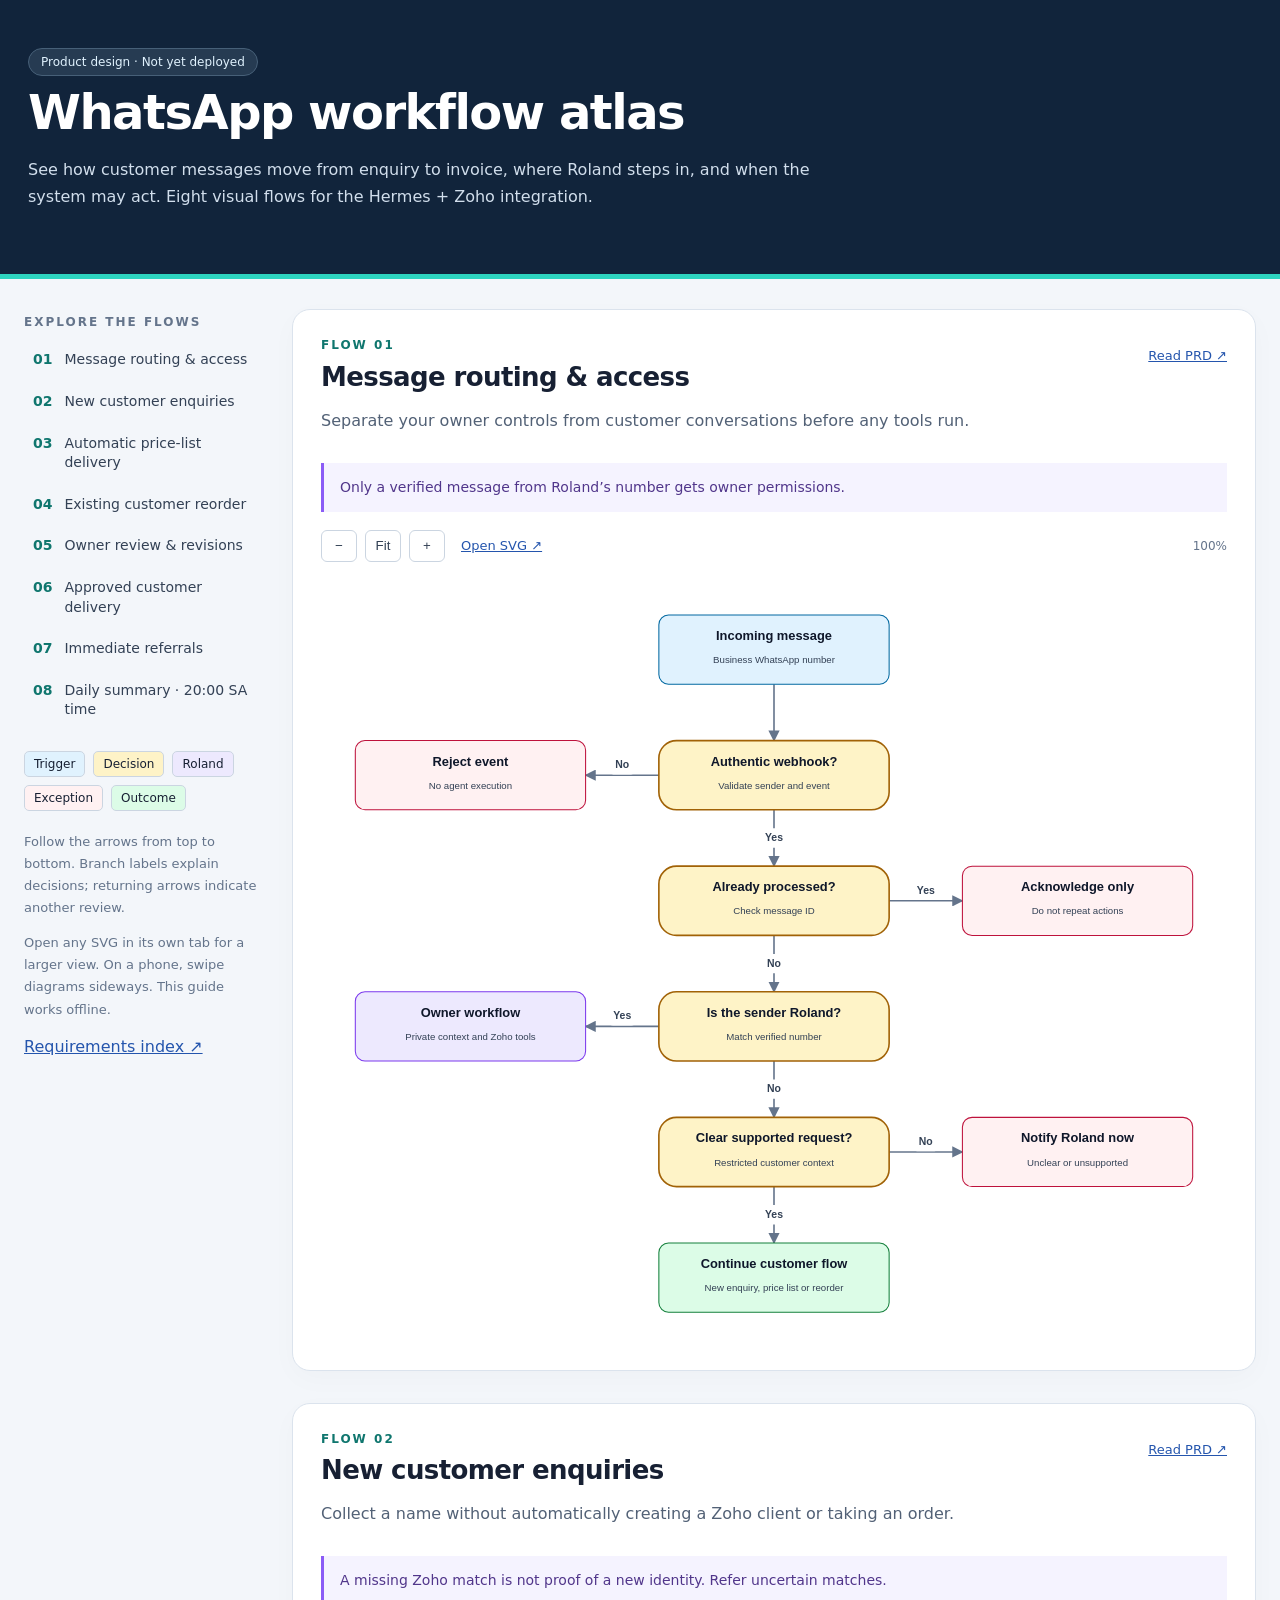
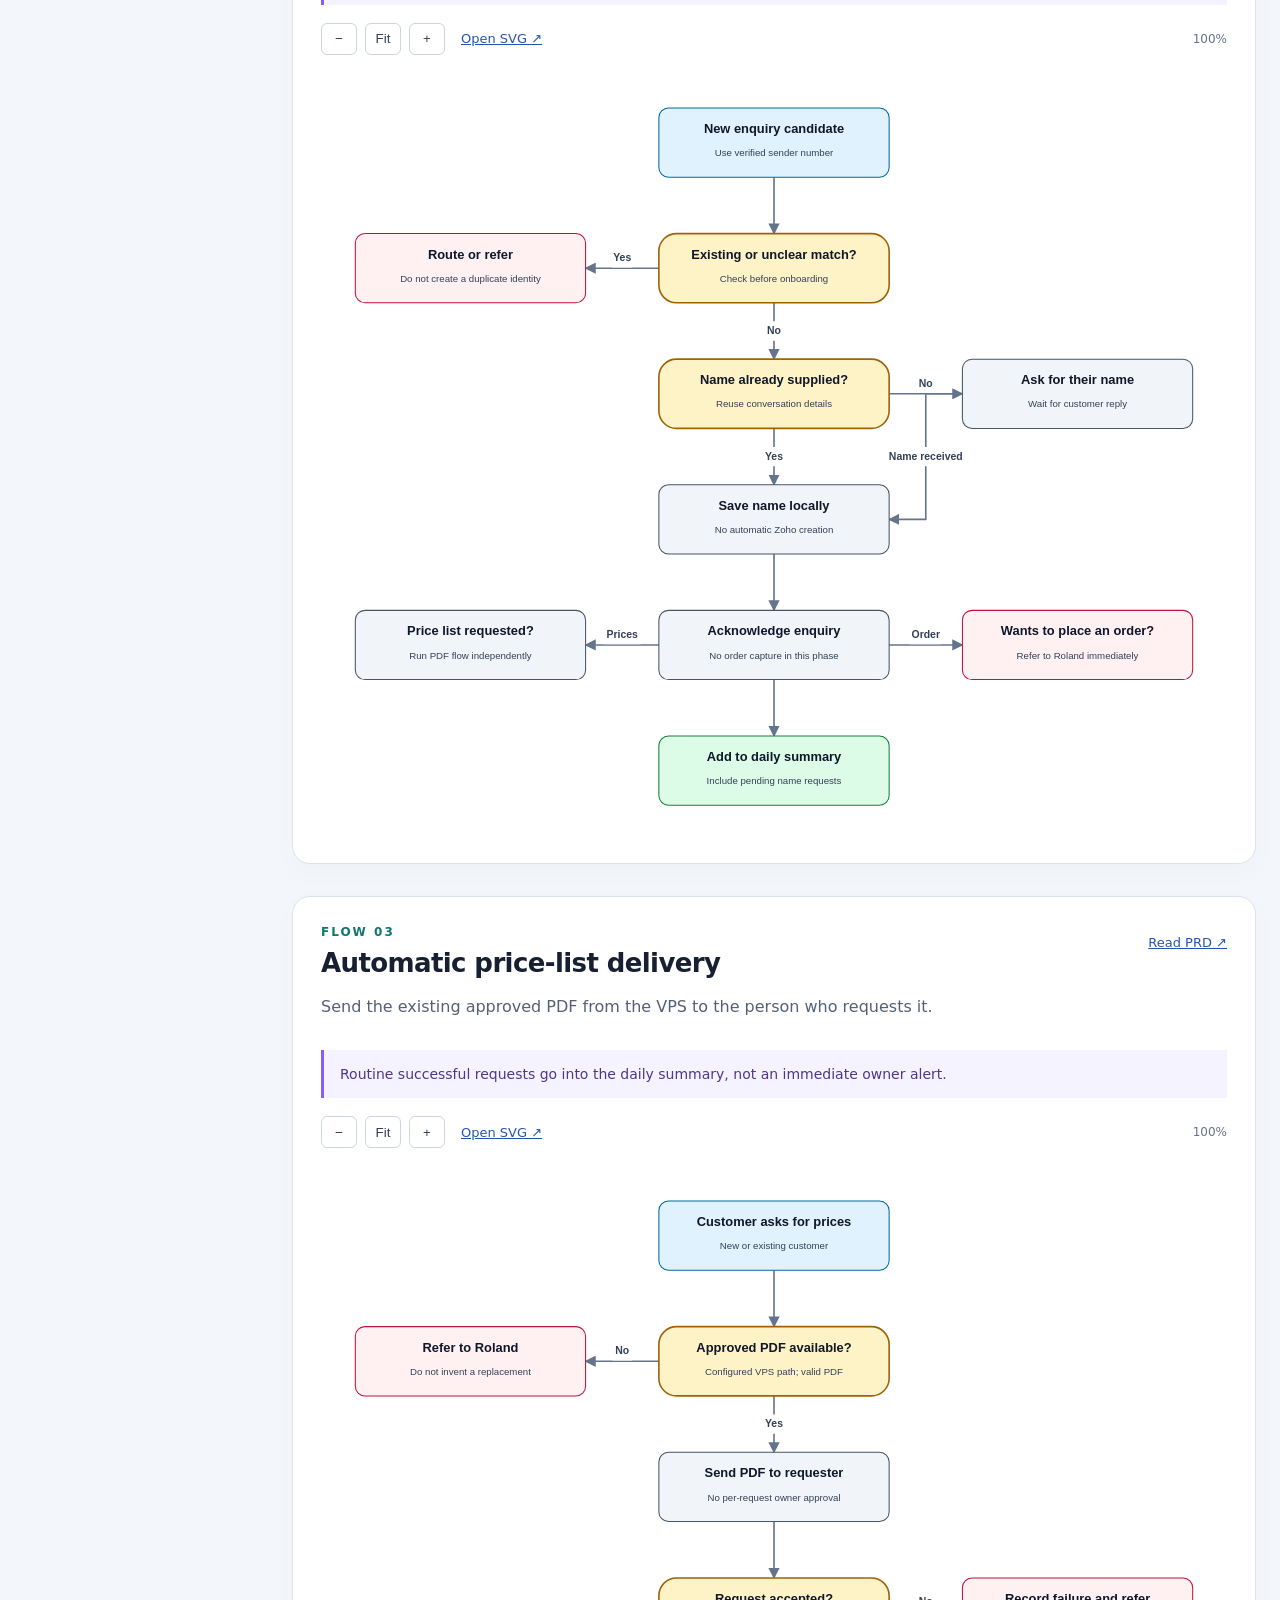
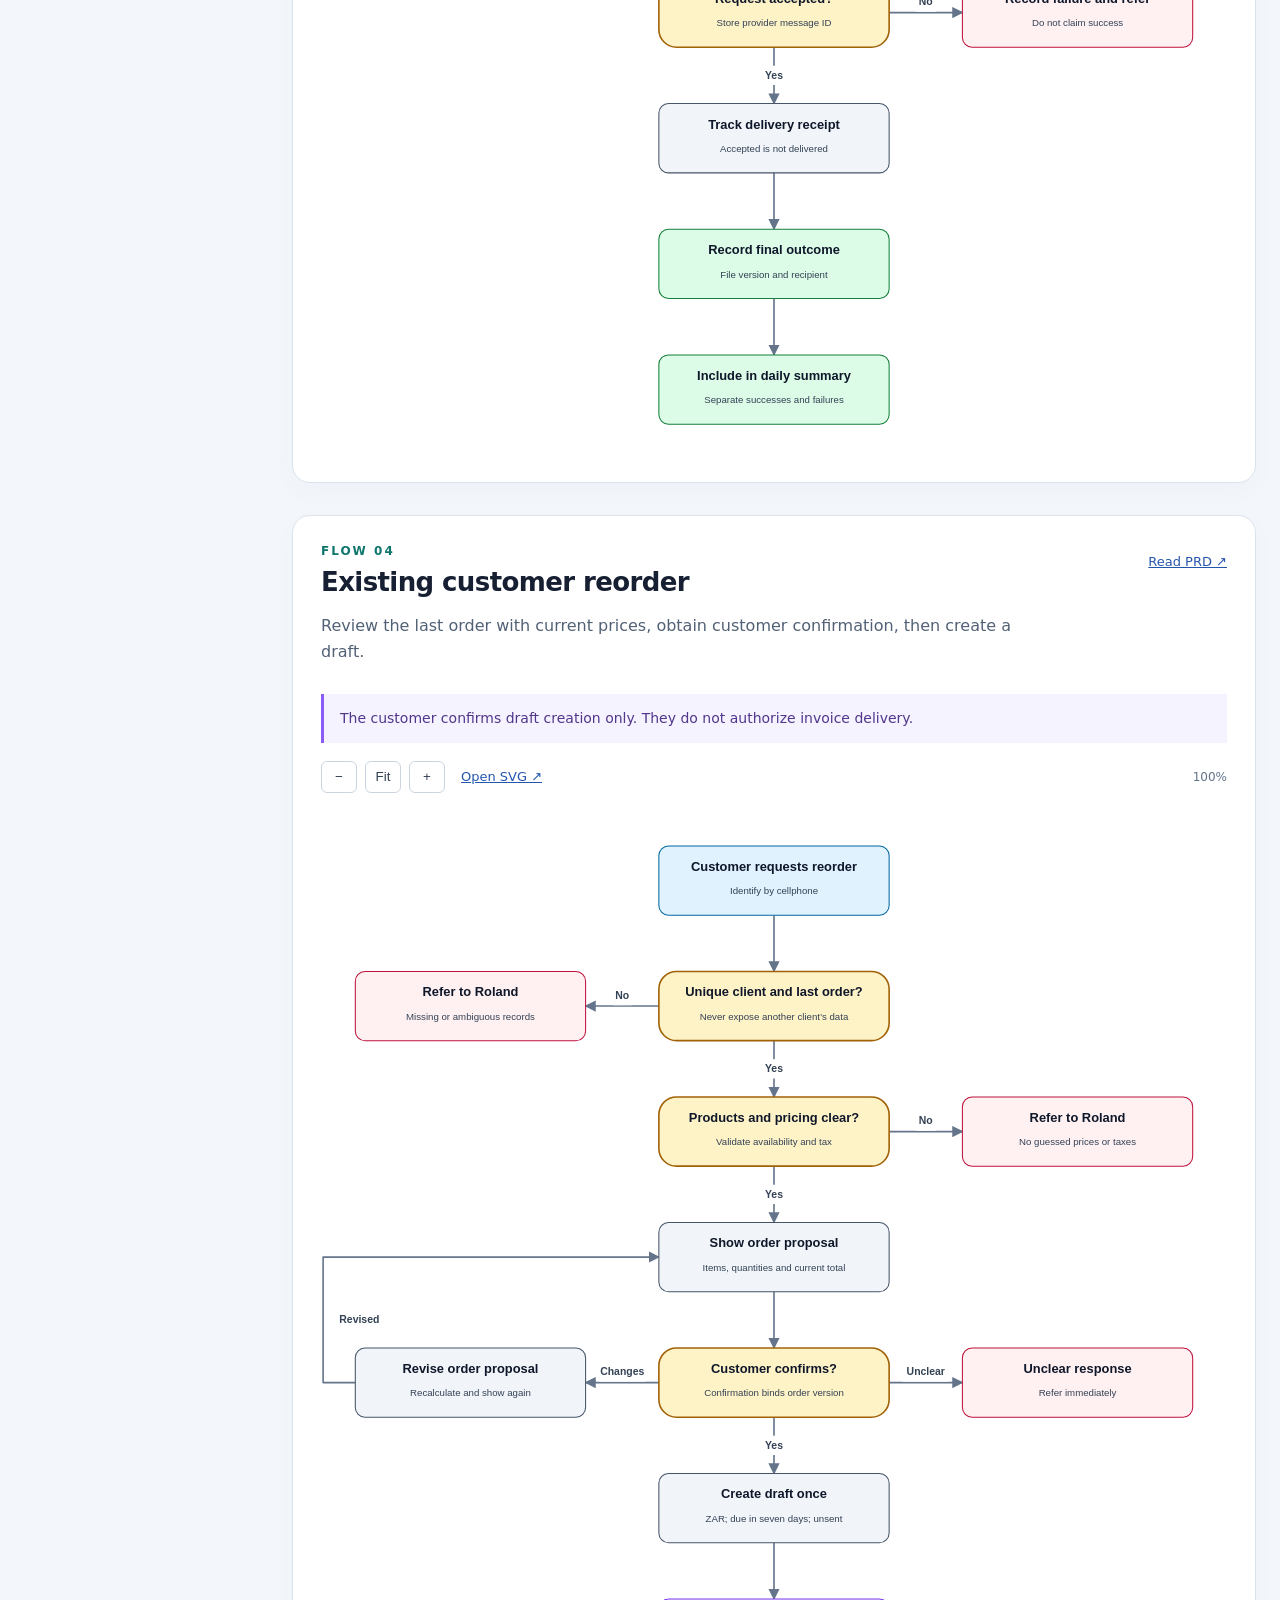
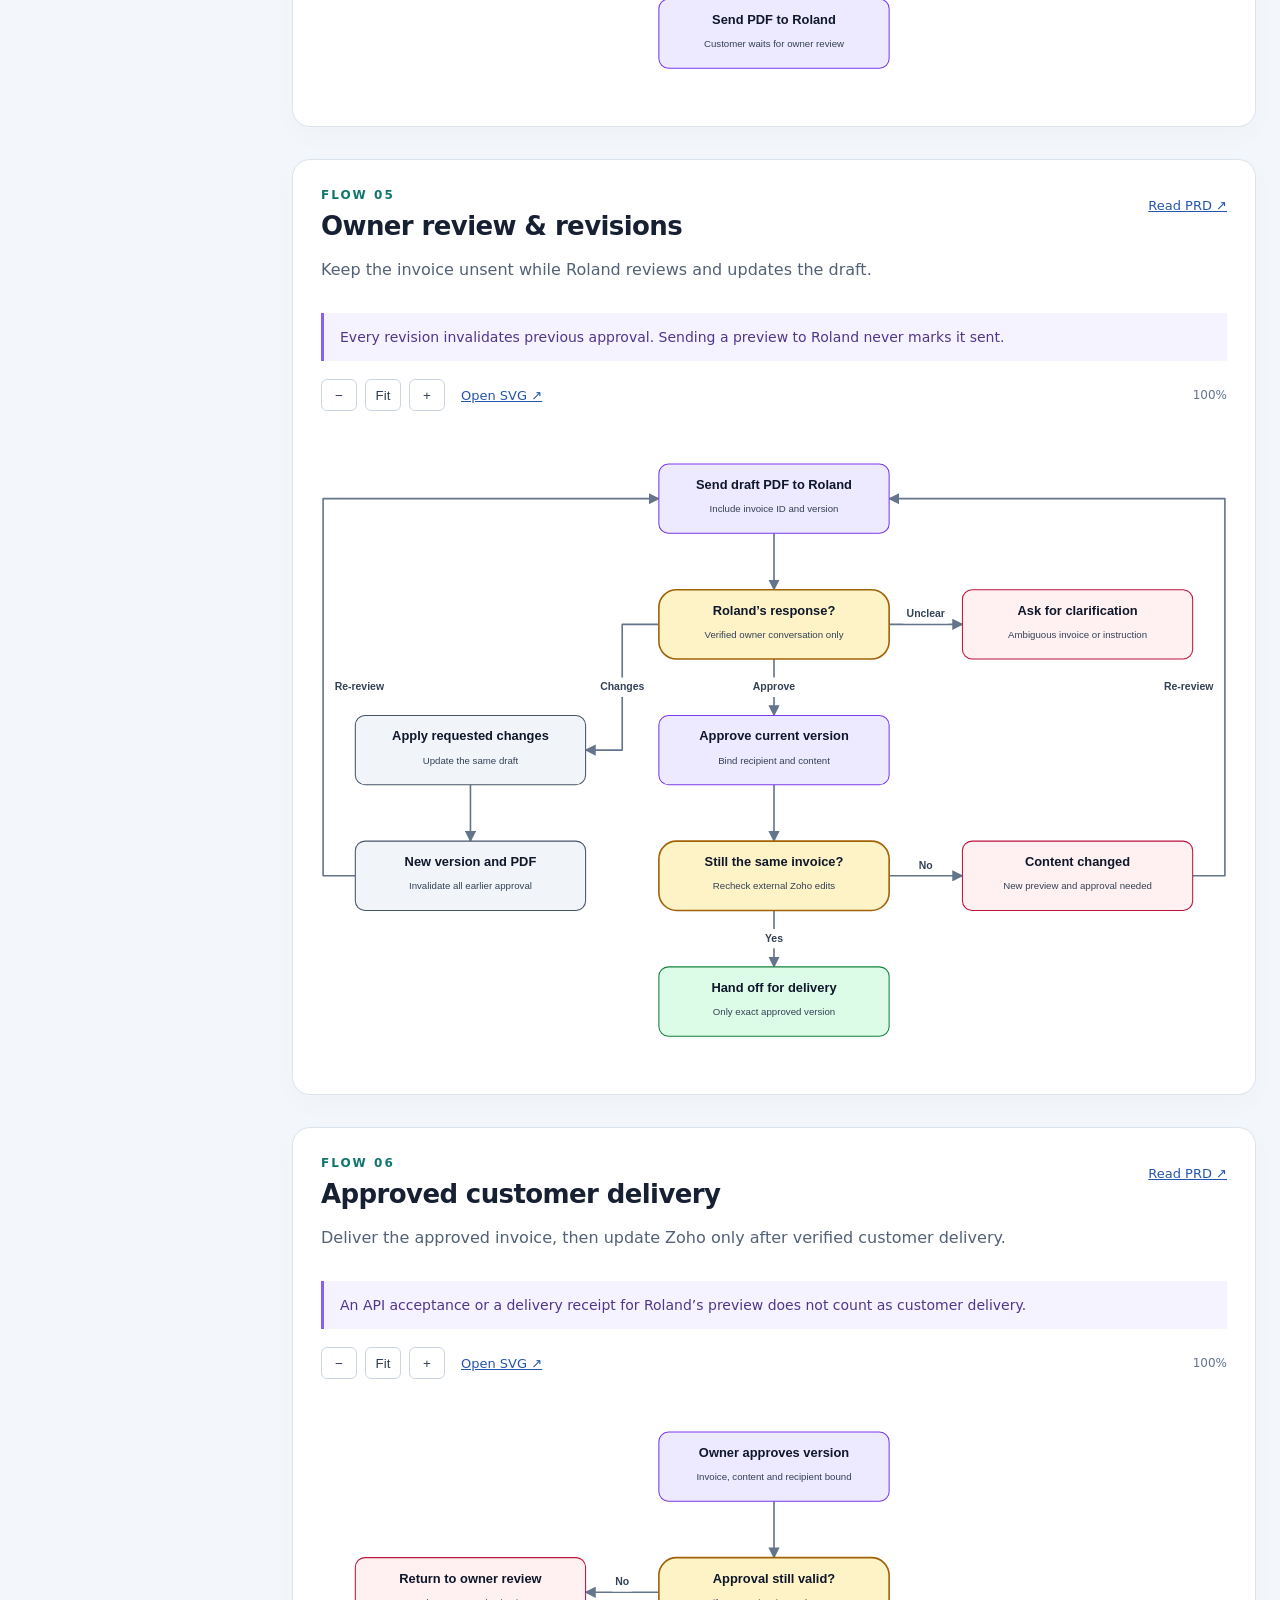
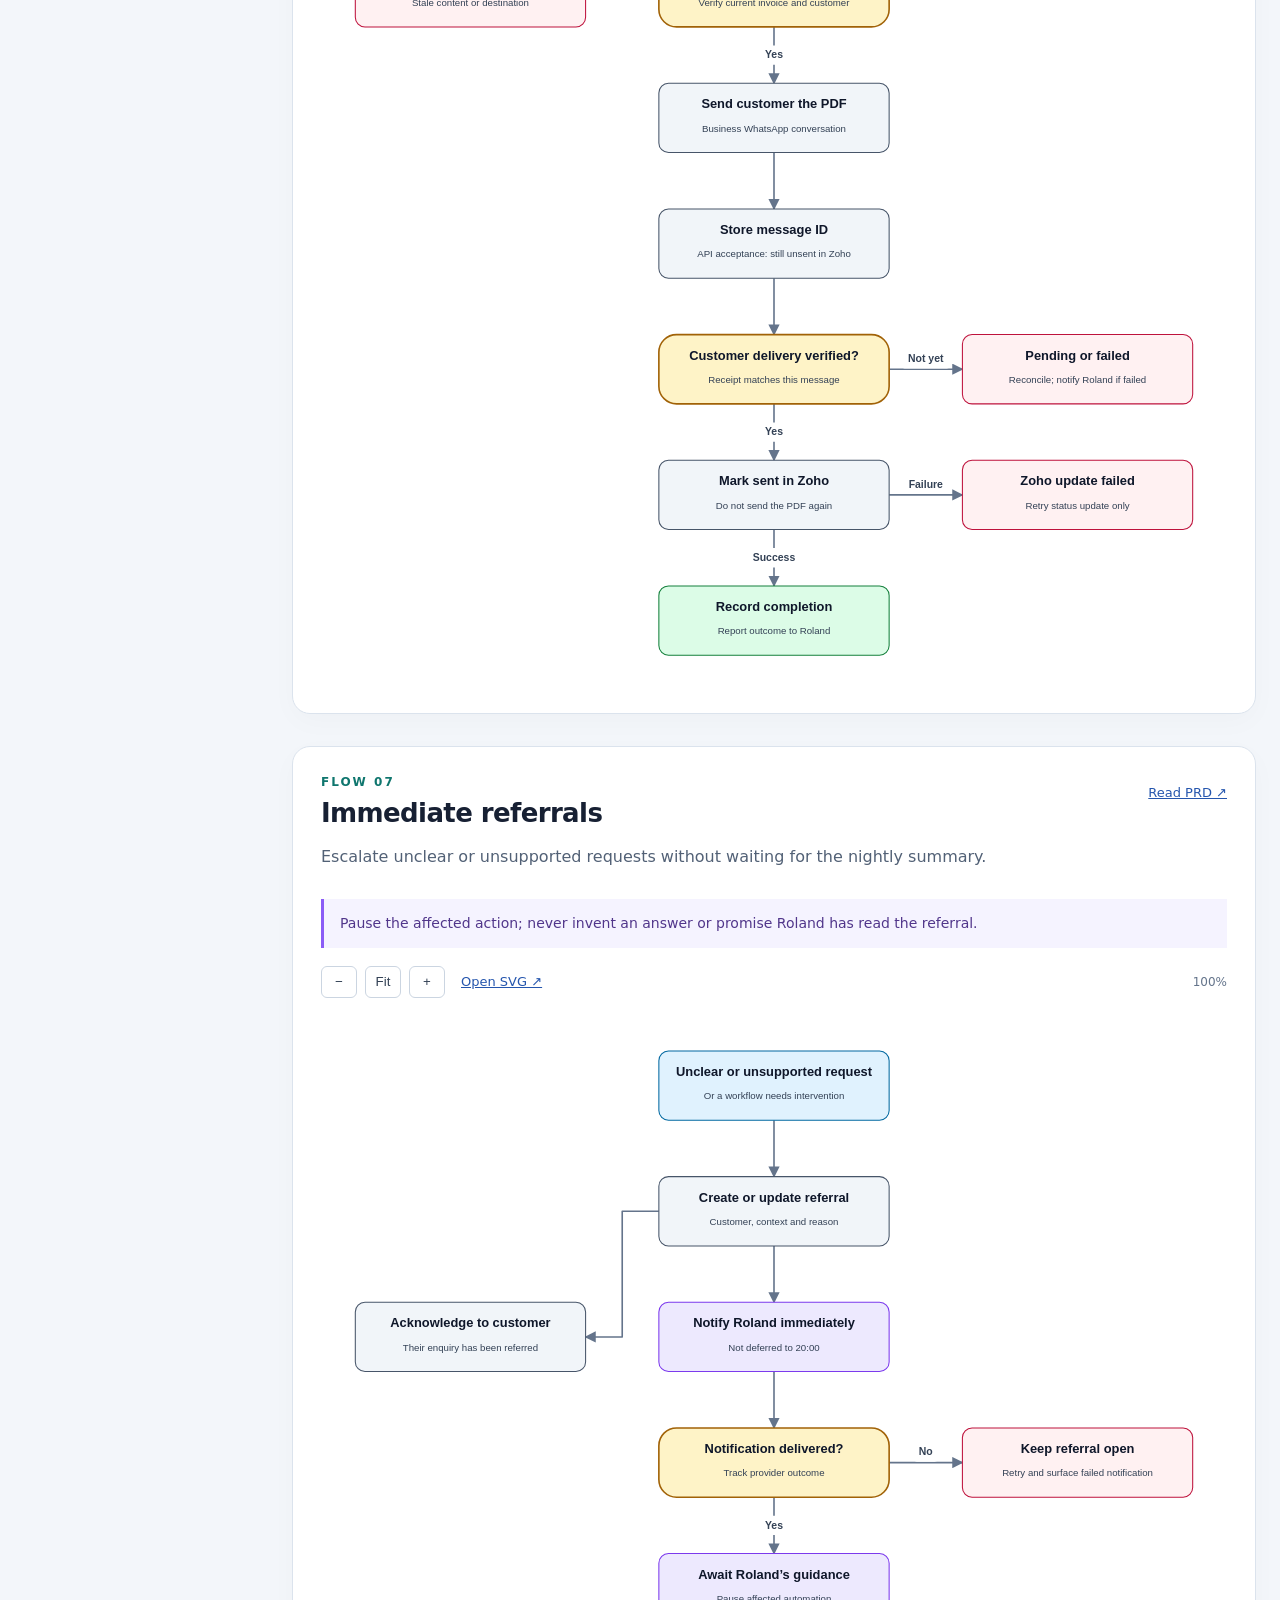
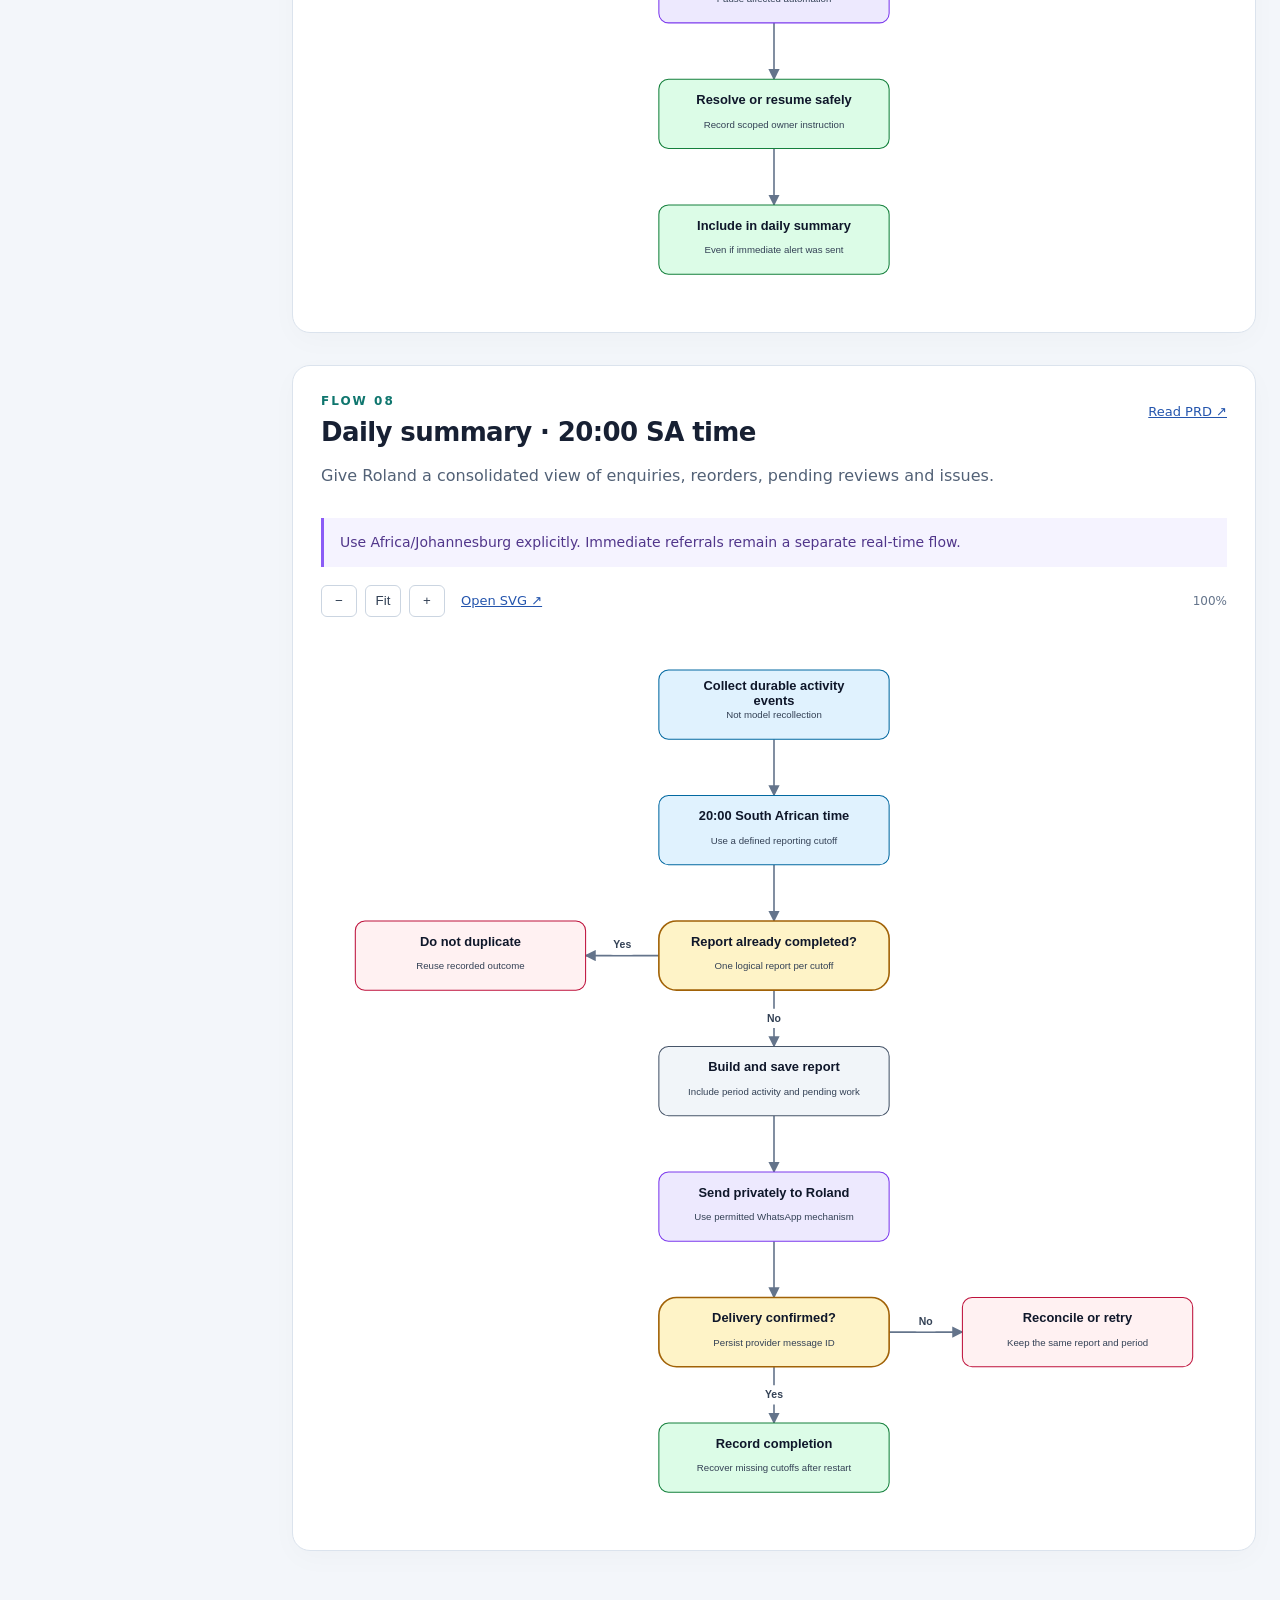
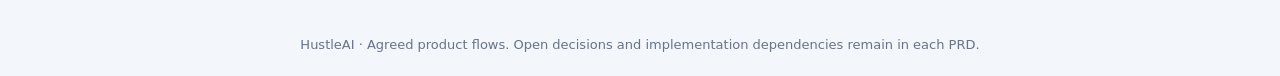
==== docs/flow-guide.html @ 8ec5c183 "Initial commit: HustleAI Zoho workflows, Supabase storage, and docs Co-Authored-By: Claude Opus 5.5 " ====
<!doctype html>
<html lang="en"><head><meta charset="utf-8"/><meta name="viewport" content="width=device-width,initial-scale=1"/>
<title>HustleAI · WhatsApp workflow atlas</title>
<style>
:root{font-family:system-ui,-apple-system,BlinkMacSystemFont,"Segoe UI",sans-serif;color:#172033;background:#f3f6fa;scroll-behavior:smooth}*{box-sizing:border-box}body{margin:0}a{color:#2455ad}header{background:#11243b;color:#fff;padding:48px max(28px,calc((100vw - 1360px)/2));border-bottom:5px solid #2dd4bf}header h1{font-size:clamp(30px,4vw,48px);letter-spacing:-1.5px;margin:8px 0 12px}header p{max-width:790px;color:#d1deec;line-height:1.7}.eyebrow{font-size:12px;letter-spacing:2px;font-weight:750;color:#0f766e}.tag{display:inline-block;padding:6px 12px;background:#263b52;border:1px solid #476078;border-radius:99px;font-size:12px;color:#e0f2fe}.layout{max-width:1420px;margin:auto;display:grid;grid-template-columns:240px minmax(0,1fr);gap:28px;padding:30px 24px}aside{position:sticky;top:24px;align-self:start}aside h2{font-size:12px;text-transform:uppercase;letter-spacing:2px;color:#64748b}nav a{display:flex;gap:12px;padding:11px 9px;text-decoration:none;color:#334155;font-size:14px;border-radius:8px;line-height:1.4}nav a:hover,nav a:focus{background:#dce8f4}nav span{font-variant-numeric:tabular-nums;color:#0f766e;font-weight:700}.legend{font-size:12px;display:flex;flex-wrap:wrap;gap:8px;margin:20px 0}.legend span{padding:5px 9px;border-radius:5px;border:1px solid #cbd5e1}section{background:white;border:1px solid #dbe3ed;border-radius:18px;margin-bottom:32px;box-shadow:0 8px 28px #10233b06;scroll-margin-top:20px;overflow:hidden}.section-head{padding:26px 28px 8px;display:flex;gap:20px;justify-content:space-between;align-items:start}h2{font-size:26px;letter-spacing:-.6px;margin:6px 0 10px}.section-head p{line-height:1.6;color:#526176;max-width:690px}.section-head .eyebrow{color:#0f766e;margin:0}.prd{white-space:nowrap;font-size:13px;margin-top:12px}.callout{margin:6px 28px 18px;padding:13px 16px;border-left:3px solid #8b5cf6;background:#f5f3ff;color:#51368b;font-size:14px;line-height:1.6}.controls{display:flex;align-items:center;gap:8px;padding:0 28px 12px}.controls button{border:1px solid #cbd5e1;background:white;border-radius:6px;min-width:36px;height:32px;cursor:pointer;color:#334155}.controls button:hover{background:#e8eff6}.controls a{font-size:13px;margin-left:8px}.zoom-status{margin-left:auto;font-size:12px;color:#64748b}.diagram{overflow:auto;padding:12px 14px 24px}.diagram img{display:block;width:100%;height:auto;max-width:none}.note{font-size:13px;line-height:1.7;color:#64748b}footer{padding:24px;text-align:center;color:#64748b;font-size:13px}button:focus-visible,a:focus-visible,.diagram:focus-visible{outline:3px solid #0d9488;outline-offset:3px}@media(max-width:850px){.layout{display:block;padding:18px 12px}aside{position:static;margin-bottom:24px}nav{display:grid;grid-template-columns:1fr 1fr}.section-head{padding:20px;display:block}.callout{margin:6px 20px 16px}.diagram img{min-width:850px}.controls{padding-left:20px;padding-right:20px}header{padding:32px 22px}}@media print{header{background:white;color:#172033;padding:15px}header p{color:#475569}.layout{display:block;padding:0}aside,.controls,.prd,footer{display:none}section{break-inside:avoid;box-shadow:none;margin-bottom:20px}.diagram{overflow:visible}.diagram img{width:100%!important;min-width:0!important}h2{font-size:20px}.section-head,.callout{padding:10px;margin:0}.tag{color:#172033;background:white}*{scroll-behavior:auto}}
</style></head><body>
<header><span class="tag">Product design · Not yet deployed</span><h1>WhatsApp workflow atlas</h1><p>See how customer messages move from enquiry to invoice, where Roland steps in, and when the system may act. Eight visual flows for the Hermes + Zoho integration.</p></header>
<div class="layout"><aside><h2>Explore the flows</h2><nav><a href="#01-message-routing"><span>01</span>Message routing &amp; access</a><a href="#02-new-customer"><span>02</span>New customer enquiries</a><a href="#03-price-list"><span>03</span>Automatic price-list delivery</a><a href="#04-reorders"><span>04</span>Existing customer reorder</a><a href="#05-owner-review"><span>05</span>Owner review &amp; revisions</a><a href="#06-approved-delivery"><span>06</span>Approved customer delivery</a><a href="#07-referrals"><span>07</span>Immediate referrals</a><a href="#08-daily-summary"><span>08</span>Daily summary · 20:00 SA time</a></nav><div class="legend"><span style="background:#e0f2fe">Trigger</span><span style="background:#fef3c7">Decision</span><span style="background:#ede9fe">Roland</span><span style="background:#fff1f2">Exception</span><span style="background:#dcfce7">Outcome</span></div><p class="note">Follow the arrows from top to bottom. Branch labels explain decisions; returning arrows indicate another review.</p><p class="note">Open any SVG in its own tab for a larger view. On a phone, swipe diagrams sideways. This guide works offline.</p><p><a href="prds/README.md">Requirements index ↗</a></p></aside><main><section id="01-message-routing" aria-labelledby="heading-1">
        <div class="section-head"><div><p class="eyebrow">FLOW 01</p><h2 id="heading-1">Message routing &amp; access</h2><p>Separate your owner controls from customer conversations before any tools run.</p></div><a class="prd" href="prds/01-message-routing.md">Read PRD ↗</a></div>
        <p class="callout">Only a verified message from Roland’s number gets owner permissions.</p>
        <div class="controls"><button type="button" data-zoom="out" aria-label="Zoom out diagram 1">−</button><button type="button" data-zoom="reset">Fit</button><button type="button" data-zoom="in" aria-label="Zoom in diagram 1">+</button><a href="diagrams/01-message-routing.svg" target="_blank" rel="noopener">Open SVG ↗</a><span class="zoom-status" aria-live="polite">100%</span></div>
        <div class="diagram" tabindex="0" aria-label="Scrollable diagram for Message routing &amp; access"><img src="diagrams/01-message-routing.svg" alt="Message routing &amp; access flow diagram" loading="lazy"/></div>
        </section><section id="02-new-customer" aria-labelledby="heading-2">
        <div class="section-head"><div><p class="eyebrow">FLOW 02</p><h2 id="heading-2">New customer enquiries</h2><p>Collect a name without automatically creating a Zoho client or taking an order.</p></div><a class="prd" href="prds/02-new-customer.md">Read PRD ↗</a></div>
        <p class="callout">A missing Zoho match is not proof of a new identity. Refer uncertain matches.</p>
        <div class="controls"><button type="button" data-zoom="out" aria-label="Zoom out diagram 2">−</button><button type="button" data-zoom="reset">Fit</button><button type="button" data-zoom="in" aria-label="Zoom in diagram 2">+</button><a href="diagrams/02-new-customer.svg" target="_blank" rel="noopener">Open SVG ↗</a><span class="zoom-status" aria-live="polite">100%</span></div>
        <div class="diagram" tabindex="0" aria-label="Scrollable diagram for New customer enquiries"><img src="diagrams/02-new-customer.svg" alt="New customer enquiries flow diagram" loading="lazy"/></div>
        </section><section id="03-price-list" aria-labelledby="heading-3">
        <div class="section-head"><div><p class="eyebrow">FLOW 03</p><h2 id="heading-3">Automatic price-list delivery</h2><p>Send the existing approved PDF from the VPS to the person who requests it.</p></div><a class="prd" href="prds/03-price-list.md">Read PRD ↗</a></div>
        <p class="callout">Routine successful requests go into the daily summary, not an immediate owner alert.</p>
        <div class="controls"><button type="button" data-zoom="out" aria-label="Zoom out diagram 3">−</button><button type="button" data-zoom="reset">Fit</button><button type="button" data-zoom="in" aria-label="Zoom in diagram 3">+</button><a href="diagrams/03-price-list.svg" target="_blank" rel="noopener">Open SVG ↗</a><span class="zoom-status" aria-live="polite">100%</span></div>
        <div class="diagram" tabindex="0" aria-label="Scrollable diagram for Automatic price-list delivery"><img src="diagrams/03-price-list.svg" alt="Automatic price-list delivery flow diagram" loading="lazy"/></div>
        </section><section id="04-reorders" aria-labelledby="heading-4">
        <div class="section-head"><div><p class="eyebrow">FLOW 04</p><h2 id="heading-4">Existing customer reorder</h2><p>Review the last order with current prices, obtain customer confirmation, then create a draft.</p></div><a class="prd" href="prds/04-reorders.md">Read PRD ↗</a></div>
        <p class="callout">The customer confirms draft creation only. They do not authorize invoice delivery.</p>
        <div class="controls"><button type="button" data-zoom="out" aria-label="Zoom out diagram 4">−</button><button type="button" data-zoom="reset">Fit</button><button type="button" data-zoom="in" aria-label="Zoom in diagram 4">+</button><a href="diagrams/04-reorders.svg" target="_blank" rel="noopener">Open SVG ↗</a><span class="zoom-status" aria-live="polite">100%</span></div>
        <div class="diagram" tabindex="0" aria-label="Scrollable diagram for Existing customer reorder"><img src="diagrams/04-reorders.svg" alt="Existing customer reorder flow diagram" loading="lazy"/></div>
        </section><section id="05-owner-review" aria-labelledby="heading-5">
        <div class="section-head"><div><p class="eyebrow">FLOW 05</p><h2 id="heading-5">Owner review &amp; revisions</h2><p>Keep the invoice unsent while Roland reviews and updates the draft.</p></div><a class="prd" href="prds/05-owner-review.md">Read PRD ↗</a></div>
        <p class="callout">Every revision invalidates previous approval. Sending a preview to Roland never marks it sent.</p>
        <div class="controls"><button type="button" data-zoom="out" aria-label="Zoom out diagram 5">−</button><button type="button" data-zoom="reset">Fit</button><button type="button" data-zoom="in" aria-label="Zoom in diagram 5">+</button><a href="diagrams/05-owner-review.svg" target="_blank" rel="noopener">Open SVG ↗</a><span class="zoom-status" aria-live="polite">100%</span></div>
        <div class="diagram" tabindex="0" aria-label="Scrollable diagram for Owner review &amp; revisions"><img src="diagrams/05-owner-review.svg" alt="Owner review &amp; revisions flow diagram" loading="lazy"/></div>
        </section><section id="06-approved-delivery" aria-labelledby="heading-6">
        <div class="section-head"><div><p class="eyebrow">FLOW 06</p><h2 id="heading-6">Approved customer delivery</h2><p>Deliver the approved invoice, then update Zoho only after verified customer delivery.</p></div><a class="prd" href="prds/06-approved-delivery.md">Read PRD ↗</a></div>
        <p class="callout">An API acceptance or a delivery receipt for Roland’s preview does not count as customer delivery.</p>
        <div class="controls"><button type="button" data-zoom="out" aria-label="Zoom out diagram 6">−</button><button type="button" data-zoom="reset">Fit</button><button type="button" data-zoom="in" aria-label="Zoom in diagram 6">+</button><a href="diagrams/06-approved-delivery.svg" target="_blank" rel="noopener">Open SVG ↗</a><span class="zoom-status" aria-live="polite">100%</span></div>
        <div class="diagram" tabindex="0" aria-label="Scrollable diagram for Approved customer delivery"><img src="diagrams/06-approved-delivery.svg" alt="Approved customer delivery flow diagram" loading="lazy"/></div>
        </section><section id="07-referrals" aria-labelledby="heading-7">
        <div class="section-head"><div><p class="eyebrow">FLOW 07</p><h2 id="heading-7">Immediate referrals</h2><p>Escalate unclear or unsupported requests without waiting for the nightly summary.</p></div><a class="prd" href="prds/07-referrals.md">Read PRD ↗</a></div>
        <p class="callout">Pause the affected action; never invent an answer or promise Roland has read the referral.</p>
        <div class="controls"><button type="button" data-zoom="out" aria-label="Zoom out diagram 7">−</button><button type="button" data-zoom="reset">Fit</button><button type="button" data-zoom="in" aria-label="Zoom in diagram 7">+</button><a href="diagrams/07-referrals.svg" target="_blank" rel="noopener">Open SVG ↗</a><span class="zoom-status" aria-live="polite">100%</span></div>
        <div class="diagram" tabindex="0" aria-label="Scrollable diagram for Immediate referrals"><img src="diagrams/07-referrals.svg" alt="Immediate referrals flow diagram" loading="lazy"/></div>
        </section><section id="08-daily-summary" aria-labelledby="heading-8">
        <div class="section-head"><div><p class="eyebrow">FLOW 08</p><h2 id="heading-8">Daily summary · 20:00 SA time</h2><p>Give Roland a consolidated view of enquiries, reorders, pending reviews and issues.</p></div><a class="prd" href="prds/08-daily-summary.md">Read PRD ↗</a></div>
        <p class="callout">Use Africa/Johannesburg explicitly. Immediate referrals remain a separate real-time flow.</p>
        <div class="controls"><button type="button" data-zoom="out" aria-label="Zoom out diagram 8">−</button><button type="button" data-zoom="reset">Fit</button><button type="button" data-zoom="in" aria-label="Zoom in diagram 8">+</button><a href="diagrams/08-daily-summary.svg" target="_blank" rel="noopener">Open SVG ↗</a><span class="zoom-status" aria-live="polite">100%</span></div>
        <div class="diagram" tabindex="0" aria-label="Scrollable diagram for Daily summary · 20:00 SA time"><img src="diagrams/08-daily-summary.svg" alt="Daily summary · 20:00 SA time flow diagram" loading="lazy"/></div>
        </section></main></div>
<footer>HustleAI · Agreed product flows. Open decisions and implementation dependencies remain in each PRD.</footer>
<script>
document.querySelectorAll('section').forEach(section=>{let scale=1;const img=section.querySelector('img');section.querySelectorAll('[data-zoom]').forEach(button=>button.addEventListener('click',()=>{const action=button.dataset.zoom;scale=action==='reset'?1:Math.min(2.5,Math.max(.6,scale+(action==='in'?.2:-.2)));img.style.width=(scale*100)+'%';section.querySelector('.zoom-status').textContent=Math.round(scale*100)+'%';}));});
</script></body></html>
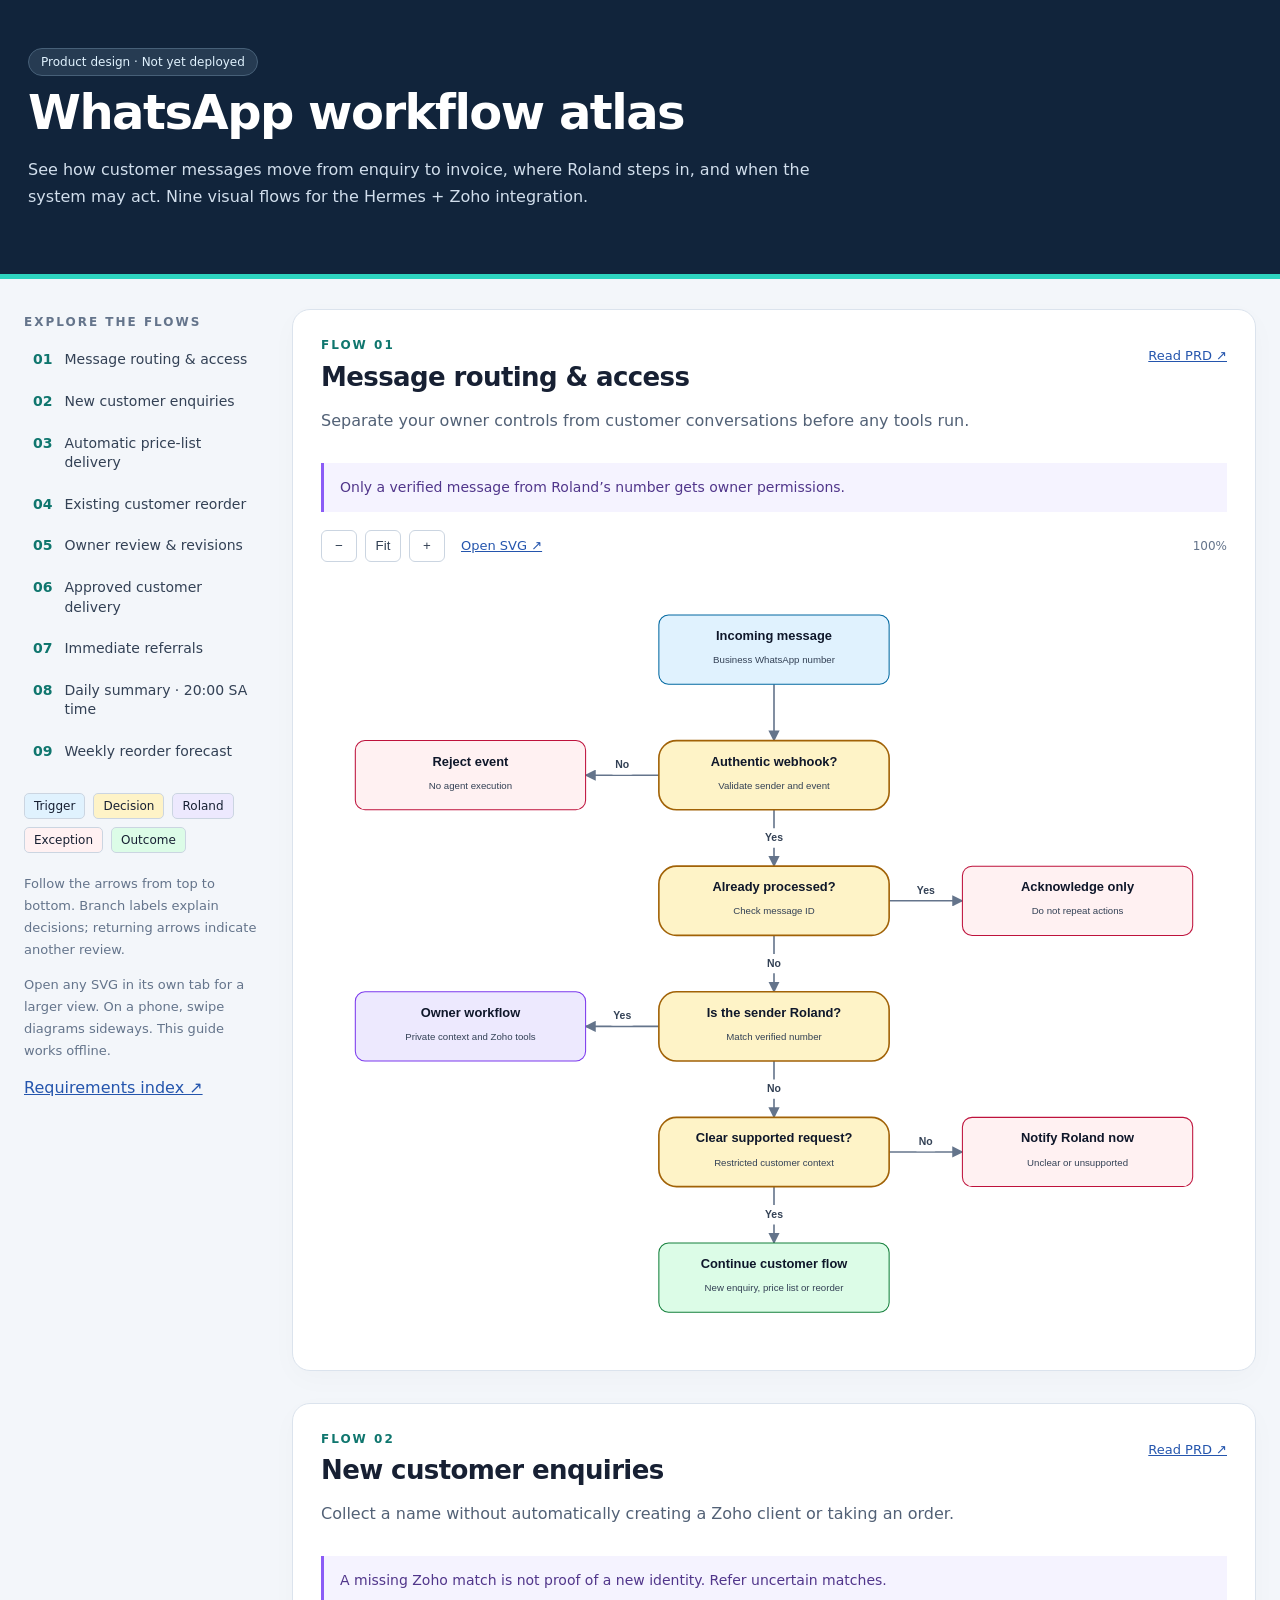
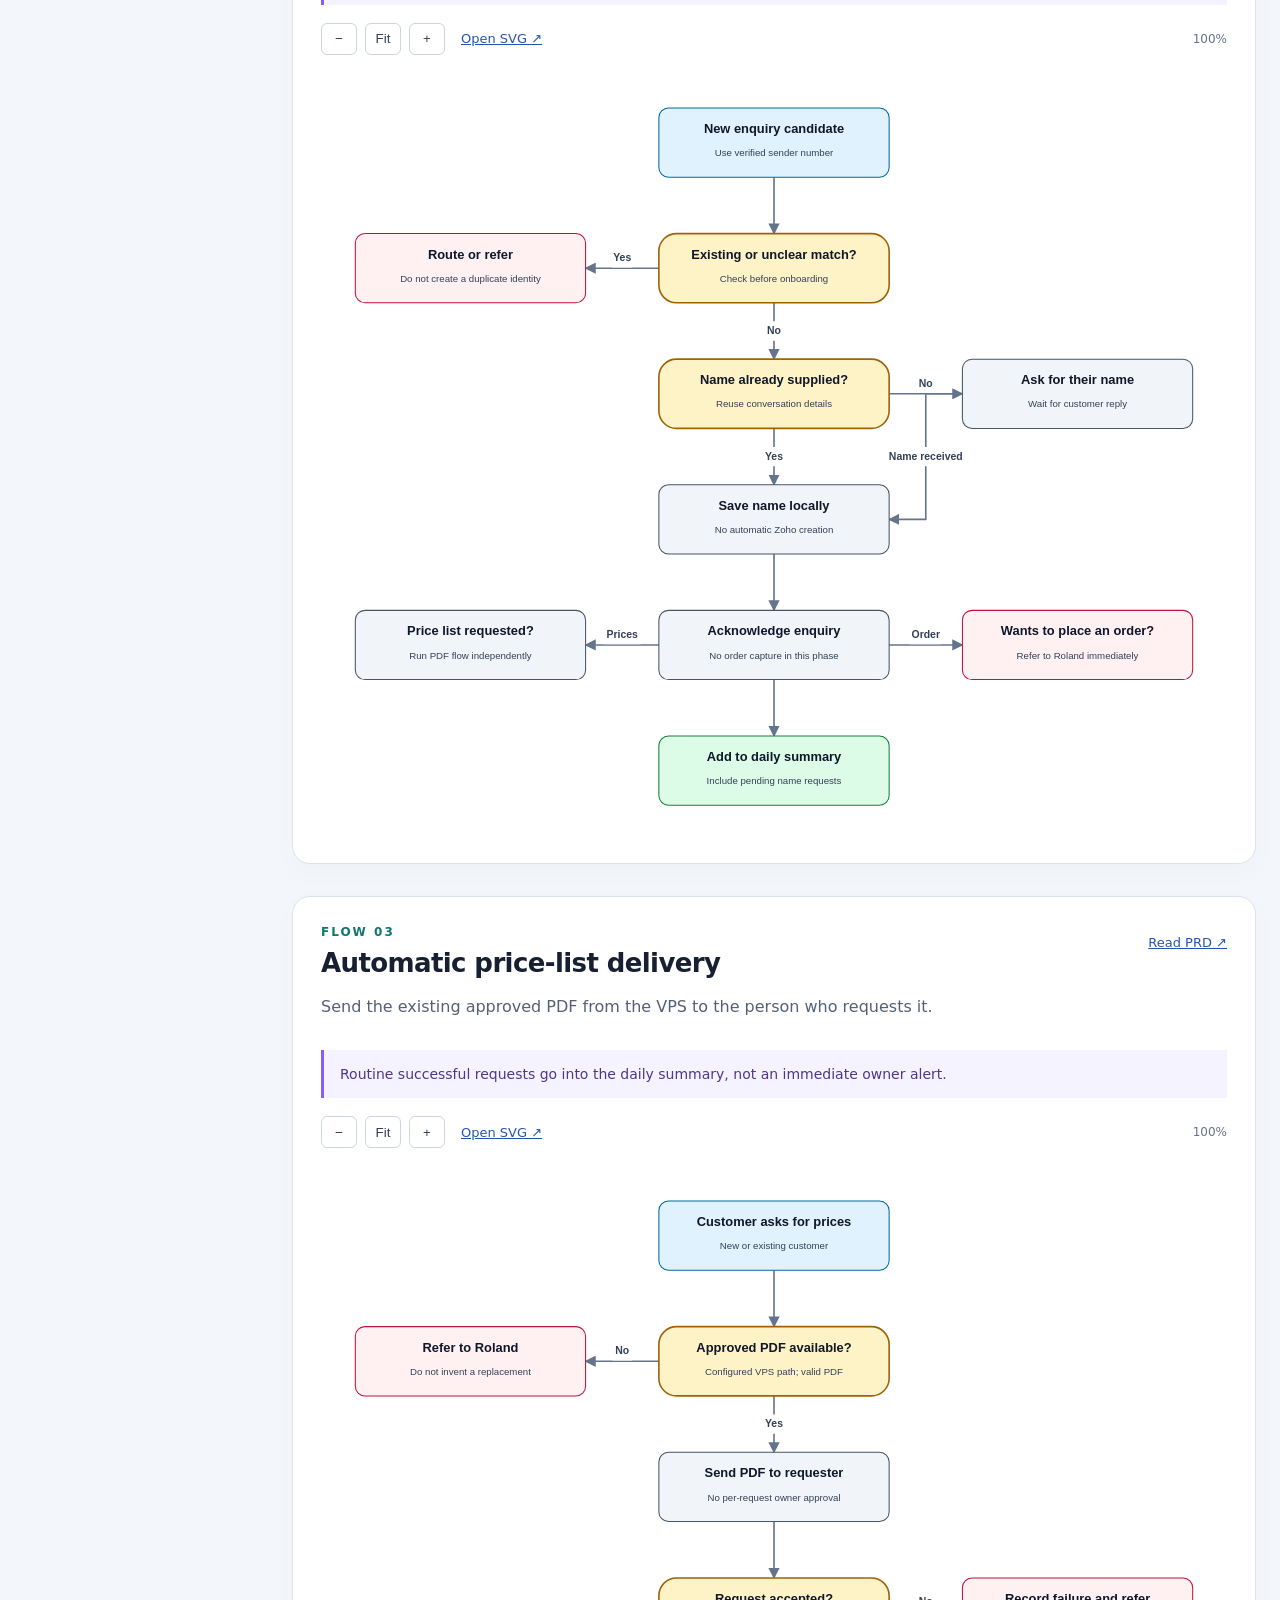
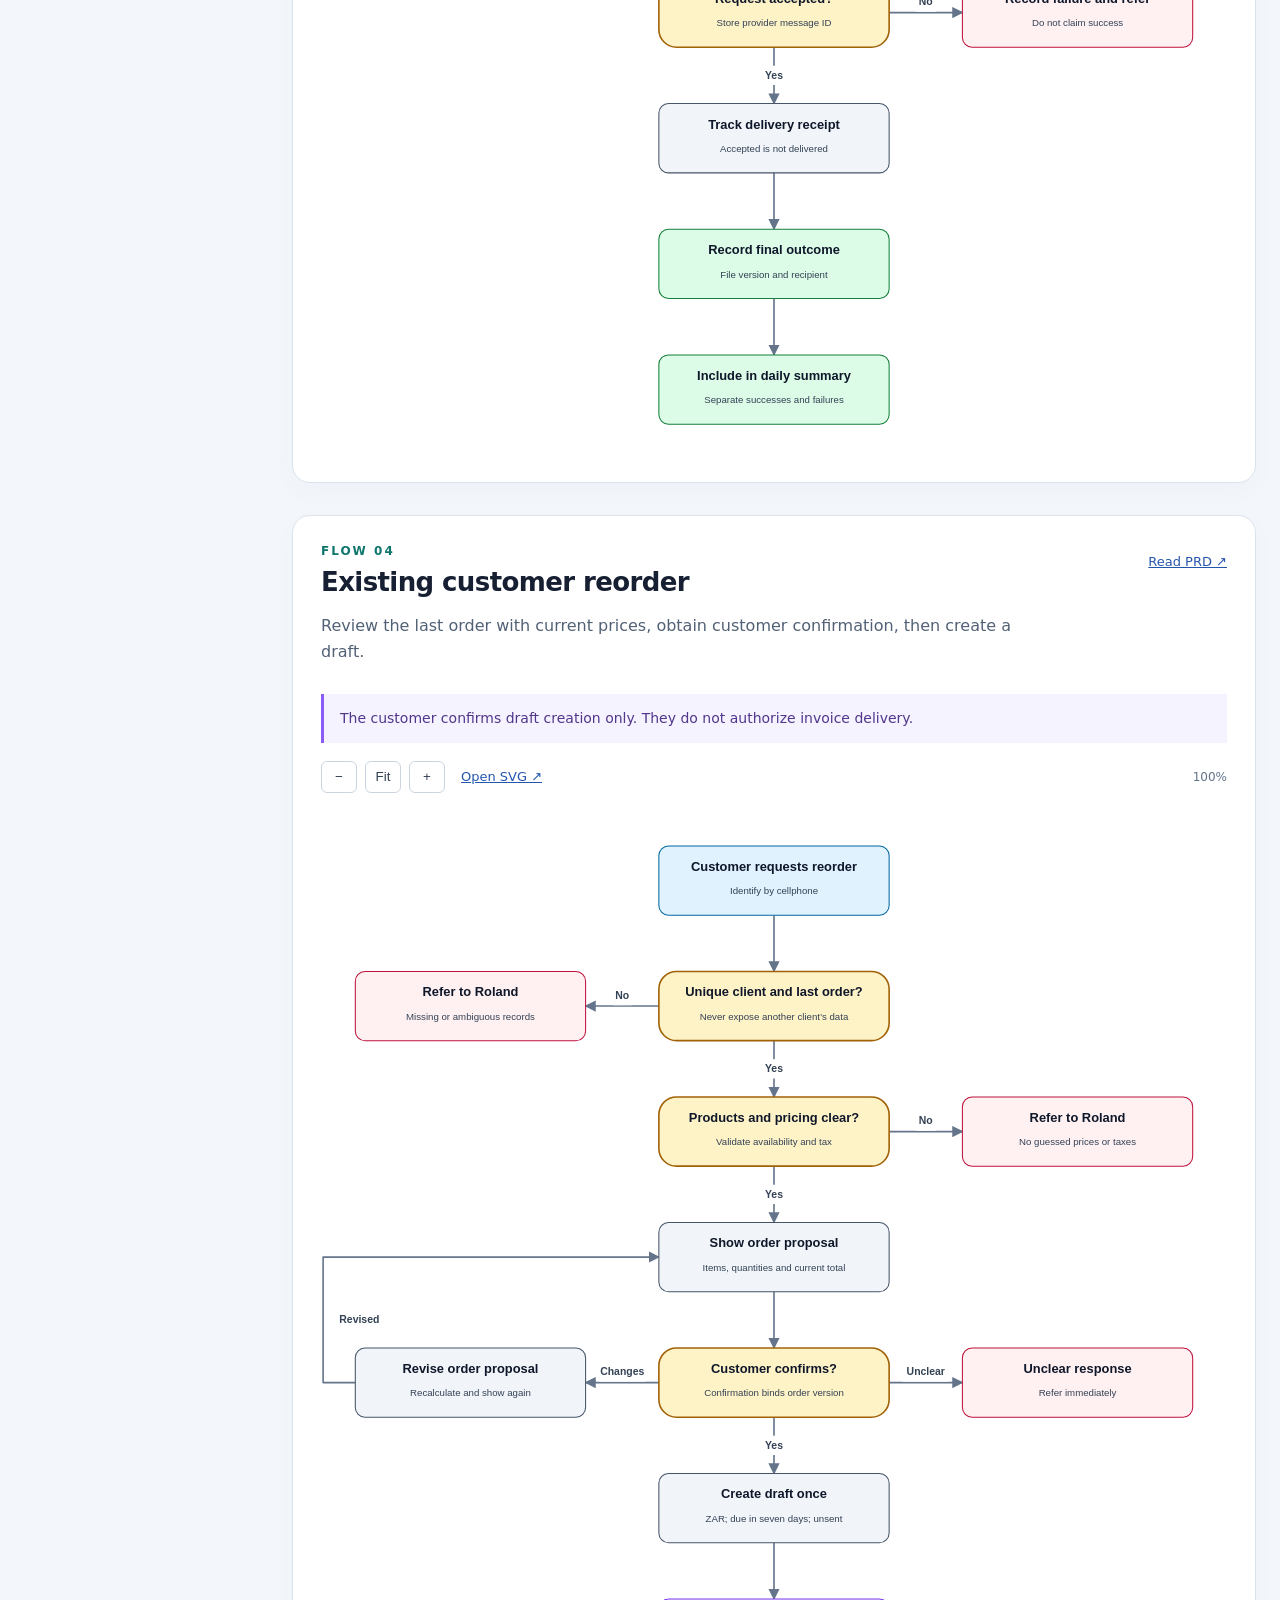
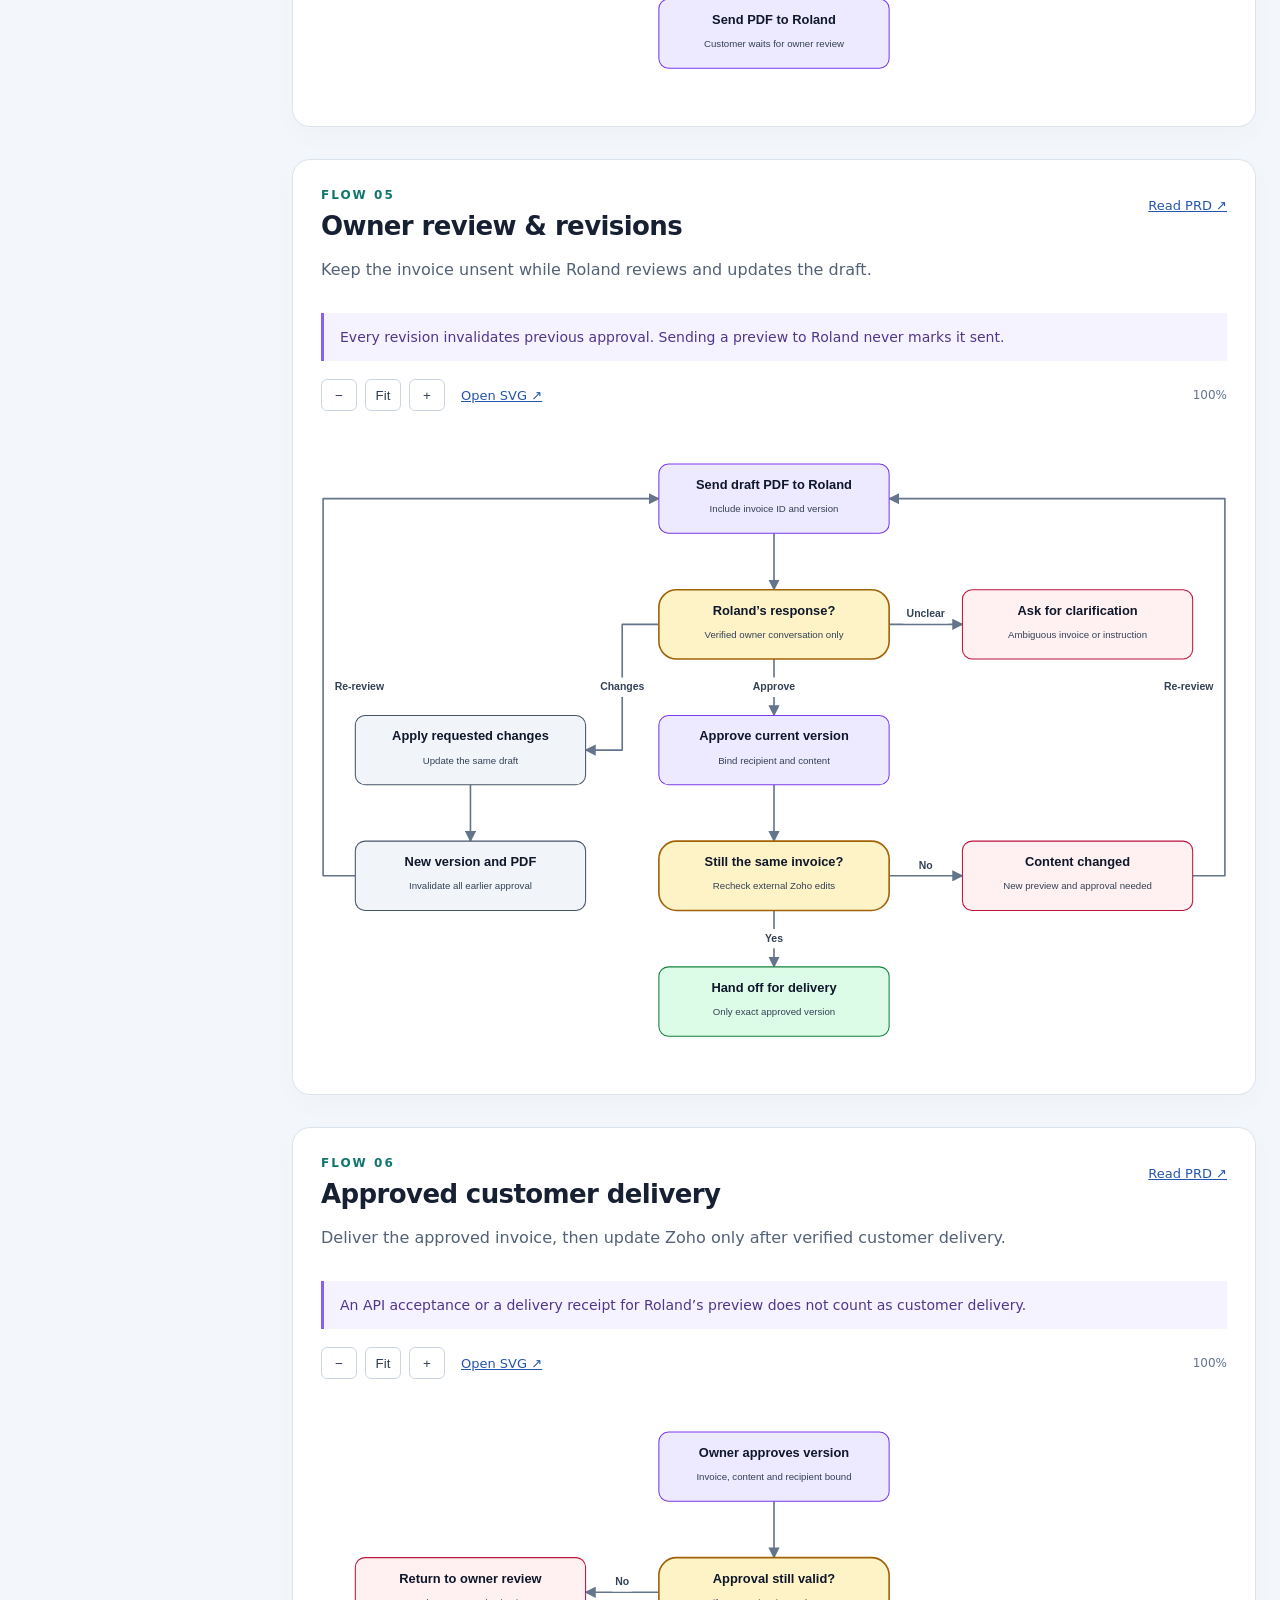
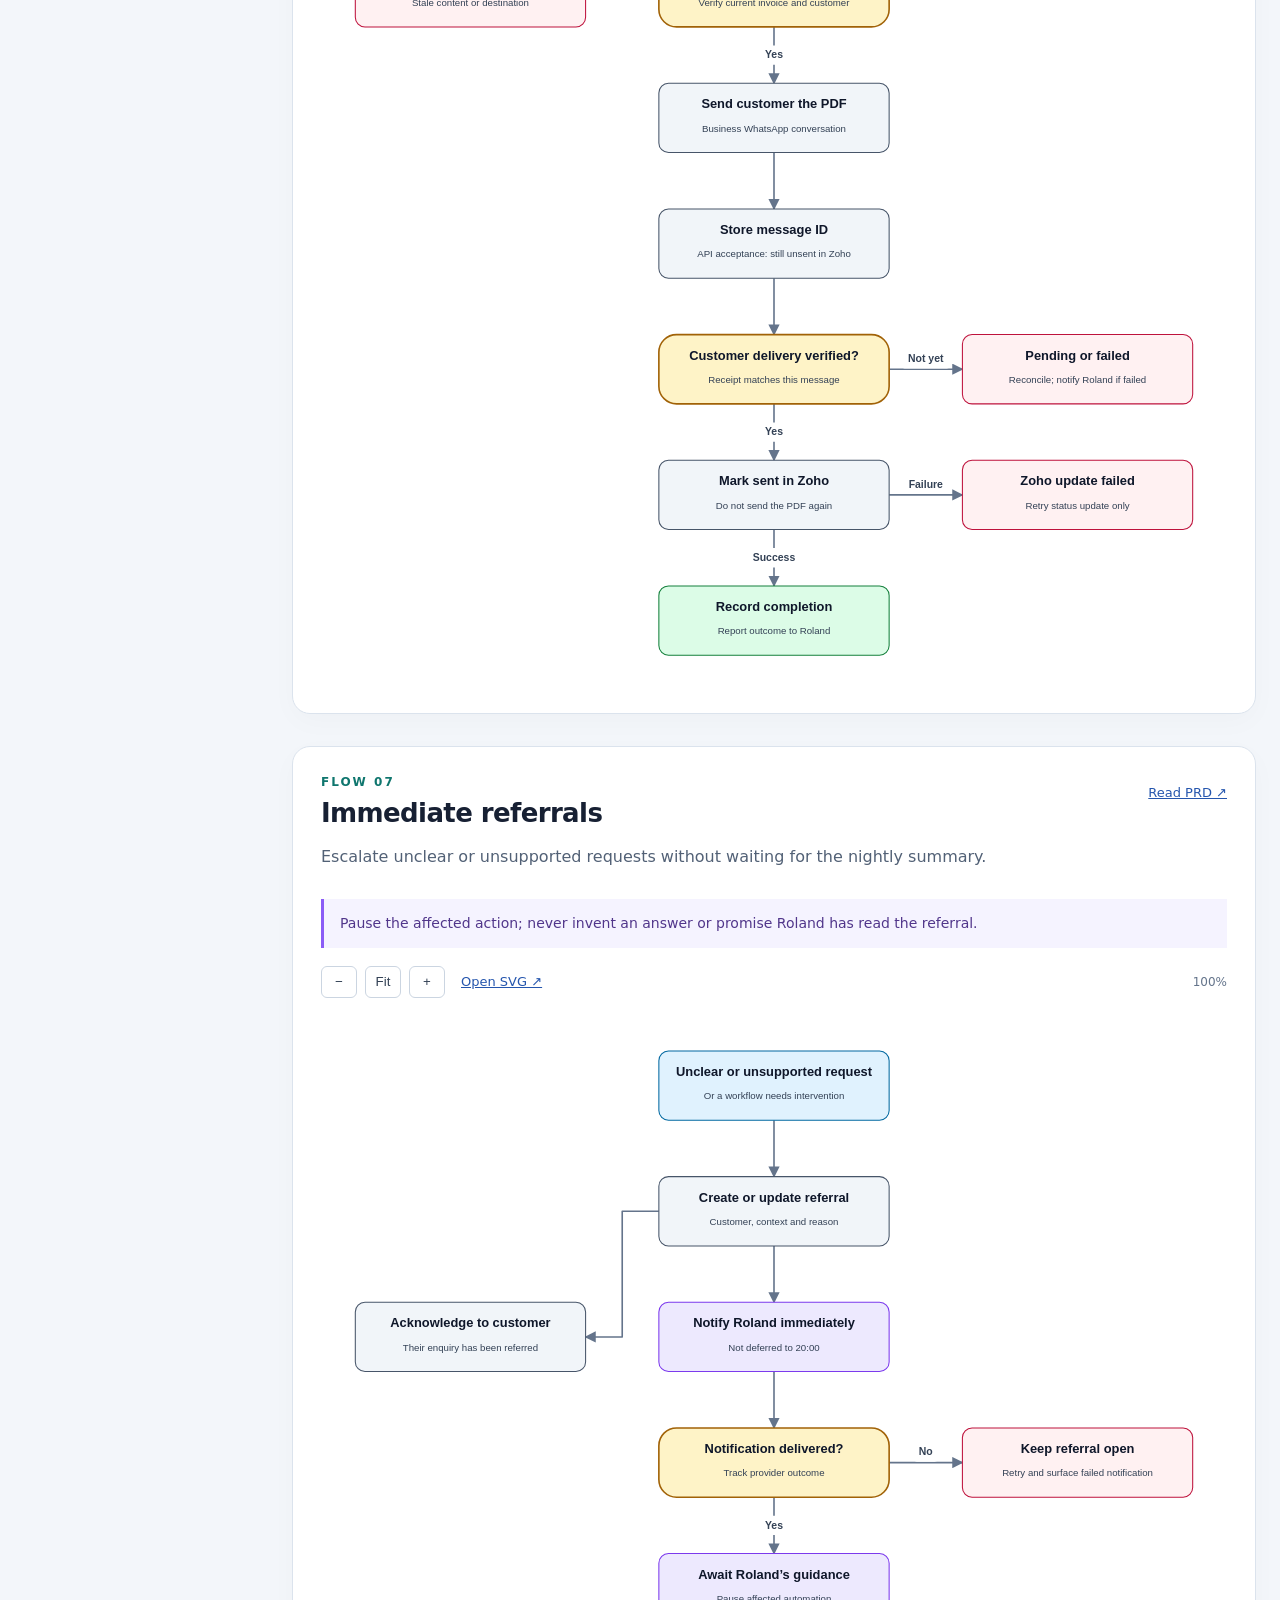
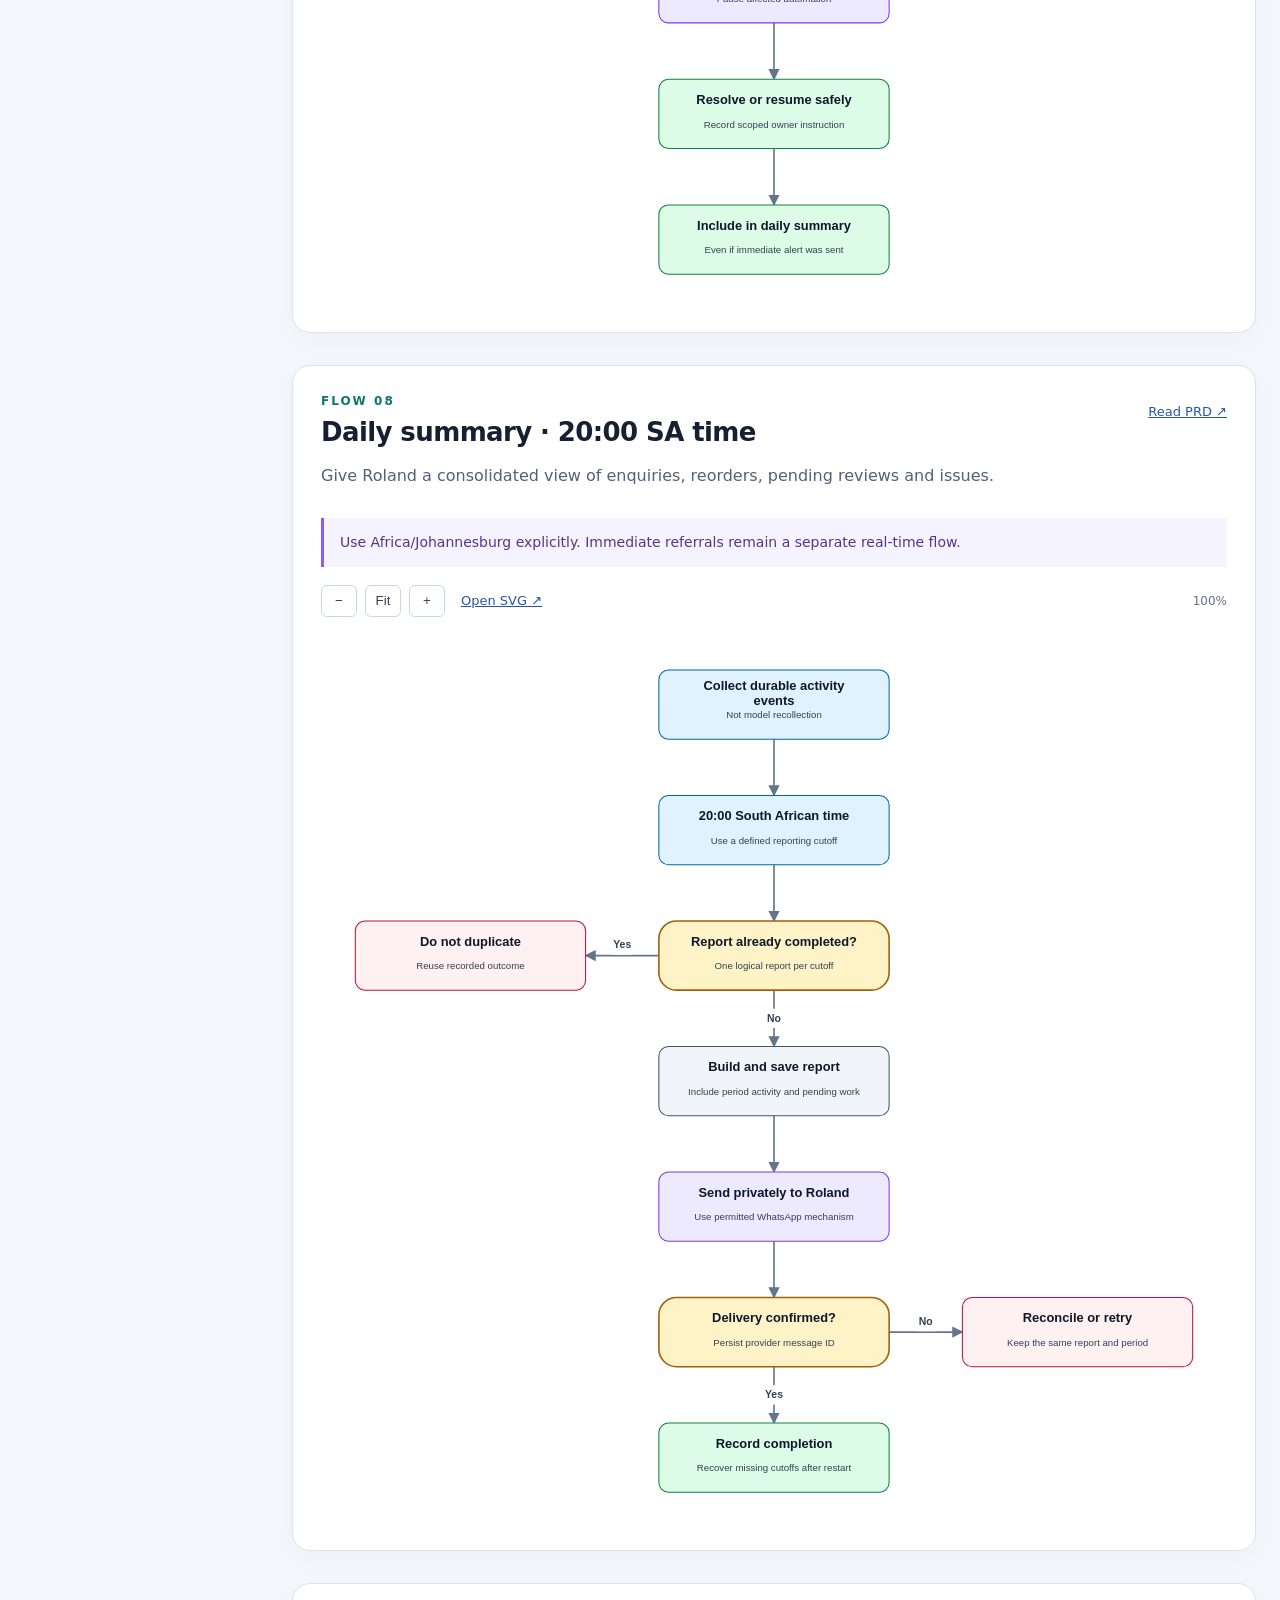
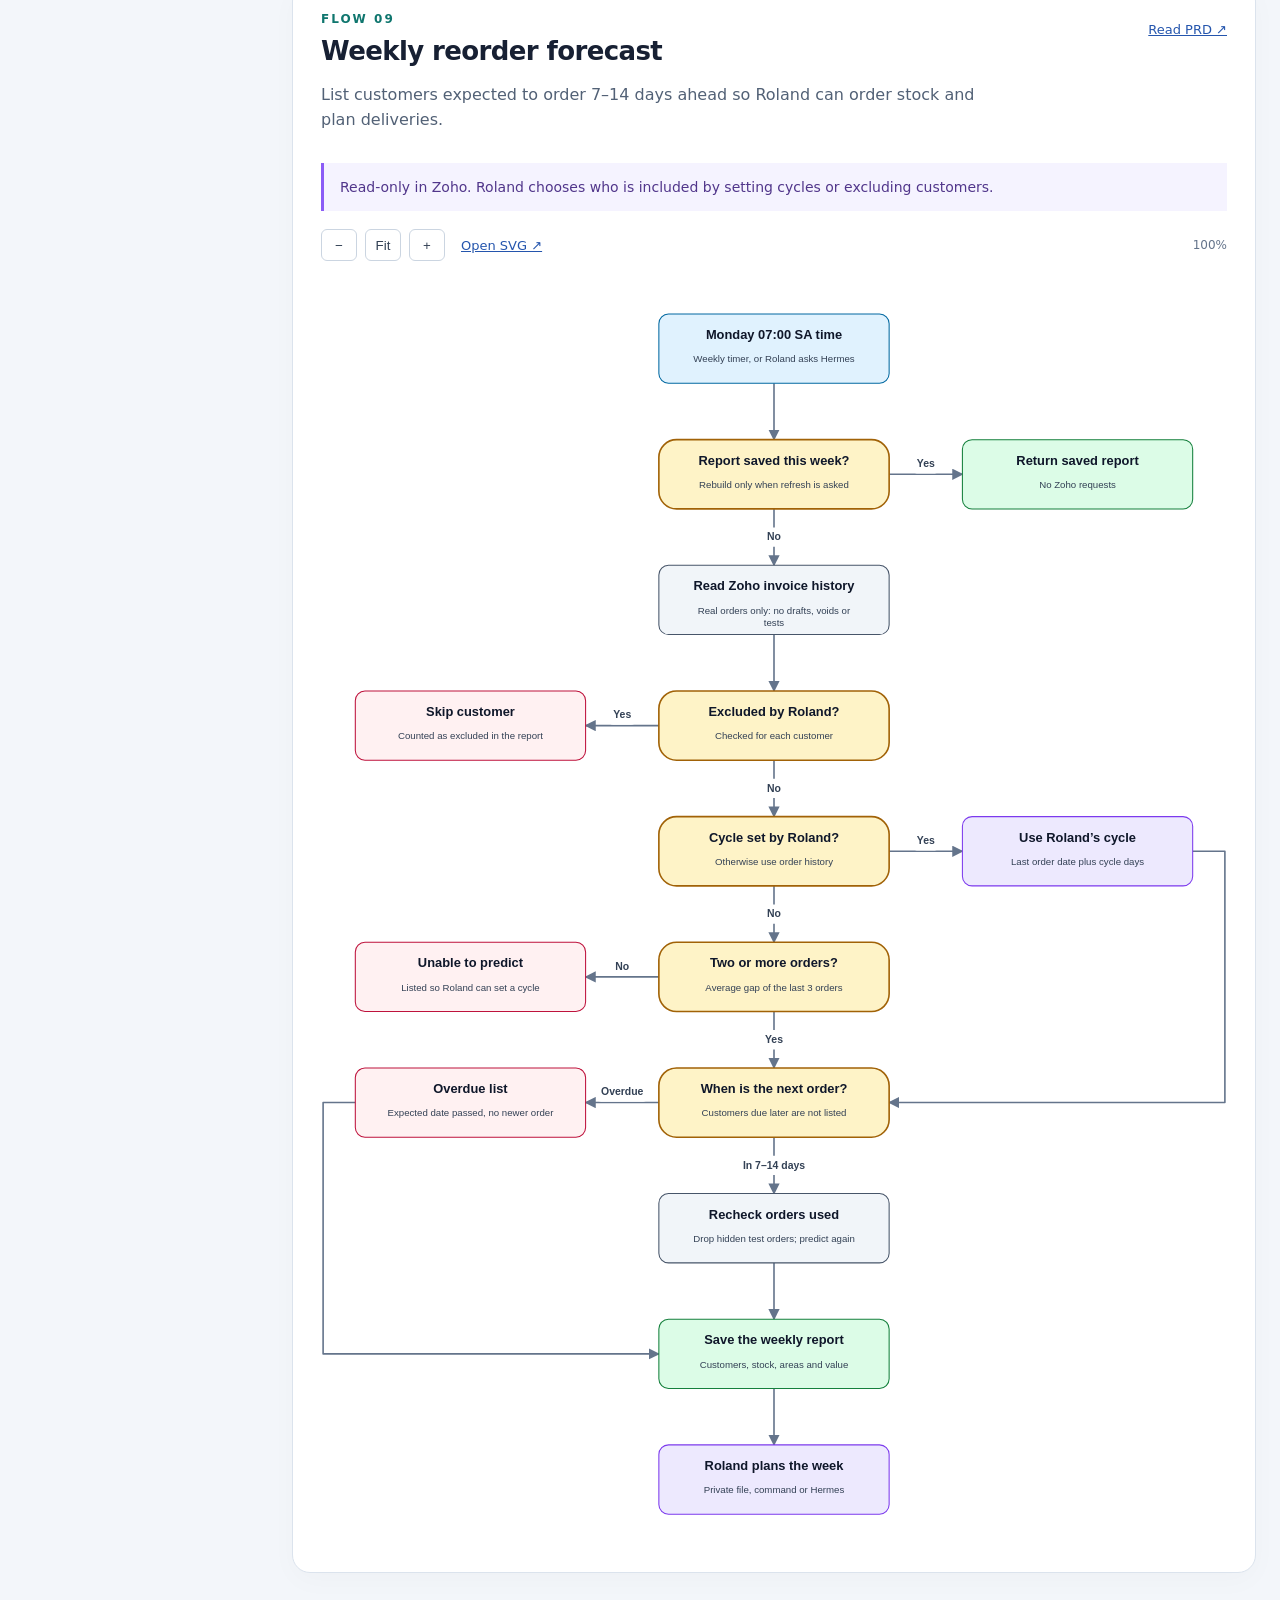
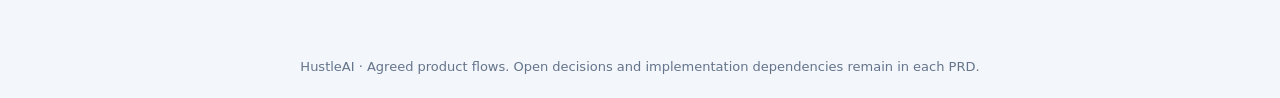
==== commit 054d8318: "Add weekly reorder forecast, no-VAT invoicing and GitHub test runs Weekly reorder forecast: - Predic" ====
--- a/docs/flow-guide.html
+++ b/docs/flow-guide.html
@@ -4,8 +4,8 @@
 <style>
 :root{font-family:system-ui,-apple-system,BlinkMacSystemFont,"Segoe UI",sans-serif;color:#172033;background:#f3f6fa;scroll-behavior:smooth}*{box-sizing:border-box}body{margin:0}a{color:#2455ad}header{background:#11243b;color:#fff;padding:48px max(28px,calc((100vw - 1360px)/2));border-bottom:5px solid #2dd4bf}header h1{font-size:clamp(30px,4vw,48px);letter-spacing:-1.5px;margin:8px 0 12px}header p{max-width:790px;color:#d1deec;line-height:1.7}.eyebrow{font-size:12px;letter-spacing:2px;font-weight:750;color:#0f766e}.tag{display:inline-block;padding:6px 12px;background:#263b52;border:1px solid #476078;border-radius:99px;font-size:12px;color:#e0f2fe}.layout{max-width:1420px;margin:auto;display:grid;grid-template-columns:240px minmax(0,1fr);gap:28px;padding:30px 24px}aside{position:sticky;top:24px;align-self:start}aside h2{font-size:12px;text-transform:uppercase;letter-spacing:2px;color:#64748b}nav a{display:flex;gap:12px;padding:11px 9px;text-decoration:none;color:#334155;font-size:14px;border-radius:8px;line-height:1.4}nav a:hover,nav a:focus{background:#dce8f4}nav span{font-variant-numeric:tabular-nums;color:#0f766e;font-weight:700}.legend{font-size:12px;display:flex;flex-wrap:wrap;gap:8px;margin:20px 0}.legend span{padding:5px 9px;border-radius:5px;border:1px solid #cbd5e1}section{background:white;border:1px solid #dbe3ed;border-radius:18px;margin-bottom:32px;box-shadow:0 8px 28px #10233b06;scroll-margin-top:20px;overflow:hidden}.section-head{padding:26px 28px 8px;display:flex;gap:20px;justify-content:space-between;align-items:start}h2{font-size:26px;letter-spacing:-.6px;margin:6px 0 10px}.section-head p{line-height:1.6;color:#526176;max-width:690px}.section-head .eyebrow{color:#0f766e;margin:0}.prd{white-space:nowrap;font-size:13px;margin-top:12px}.callout{margin:6px 28px 18px;padding:13px 16px;border-left:3px solid #8b5cf6;background:#f5f3ff;color:#51368b;font-size:14px;line-height:1.6}.controls{display:flex;align-items:center;gap:8px;padding:0 28px 12px}.controls button{border:1px solid #cbd5e1;background:white;border-radius:6px;min-width:36px;height:32px;cursor:pointer;color:#334155}.controls button:hover{background:#e8eff6}.controls a{font-size:13px;margin-left:8px}.zoom-status{margin-left:auto;font-size:12px;color:#64748b}.diagram{overflow:auto;padding:12px 14px 24px}.diagram img{display:block;width:100%;height:auto;max-width:none}.note{font-size:13px;line-height:1.7;color:#64748b}footer{padding:24px;text-align:center;color:#64748b;font-size:13px}button:focus-visible,a:focus-visible,.diagram:focus-visible{outline:3px solid #0d9488;outline-offset:3px}@media(max-width:850px){.layout{display:block;padding:18px 12px}aside{position:static;margin-bottom:24px}nav{display:grid;grid-template-columns:1fr 1fr}.section-head{padding:20px;display:block}.callout{margin:6px 20px 16px}.diagram img{min-width:850px}.controls{padding-left:20px;padding-right:20px}header{padding:32px 22px}}@media print{header{background:white;color:#172033;padding:15px}header p{color:#475569}.layout{display:block;padding:0}aside,.controls,.prd,footer{display:none}section{break-inside:avoid;box-shadow:none;margin-bottom:20px}.diagram{overflow:visible}.diagram img{width:100%!important;min-width:0!important}h2{font-size:20px}.section-head,.callout{padding:10px;margin:0}.tag{color:#172033;background:white}*{scroll-behavior:auto}}
 </style></head><body>
-<header><span class="tag">Product design · Not yet deployed</span><h1>WhatsApp workflow atlas</h1><p>See how customer messages move from enquiry to invoice, where Roland steps in, and when the system may act. Eight visual flows for the Hermes + Zoho integration.</p></header>
-<div class="layout"><aside><h2>Explore the flows</h2><nav><a href="#01-message-routing"><span>01</span>Message routing &amp; access</a><a href="#02-new-customer"><span>02</span>New customer enquiries</a><a href="#03-price-list"><span>03</span>Automatic price-list delivery</a><a href="#04-reorders"><span>04</span>Existing customer reorder</a><a href="#05-owner-review"><span>05</span>Owner review &amp; revisions</a><a href="#06-approved-delivery"><span>06</span>Approved customer delivery</a><a href="#07-referrals"><span>07</span>Immediate referrals</a><a href="#08-daily-summary"><span>08</span>Daily summary · 20:00 SA time</a></nav><div class="legend"><span style="background:#e0f2fe">Trigger</span><span style="background:#fef3c7">Decision</span><span style="background:#ede9fe">Roland</span><span style="background:#fff1f2">Exception</span><span style="background:#dcfce7">Outcome</span></div><p class="note">Follow the arrows from top to bottom. Branch labels explain decisions; returning arrows indicate another review.</p><p class="note">Open any SVG in its own tab for a larger view. On a phone, swipe diagrams sideways. This guide works offline.</p><p><a href="prds/README.md">Requirements index ↗</a></p></aside><main><section id="01-message-routing" aria-labelledby="heading-1">
+<header><span class="tag">Product design · Not yet deployed</span><h1>WhatsApp workflow atlas</h1><p>See how customer messages move from enquiry to invoice, where Roland steps in, and when the system may act. Nine visual flows for the Hermes + Zoho integration.</p></header>
+<div class="layout"><aside><h2>Explore the flows</h2><nav><a href="#01-message-routing"><span>01</span>Message routing &amp; access</a><a href="#02-new-customer"><span>02</span>New customer enquiries</a><a href="#03-price-list"><span>03</span>Automatic price-list delivery</a><a href="#04-reorders"><span>04</span>Existing customer reorder</a><a href="#05-owner-review"><span>05</span>Owner review &amp; revisions</a><a href="#06-approved-delivery"><span>06</span>Approved customer delivery</a><a href="#07-referrals"><span>07</span>Immediate referrals</a><a href="#08-daily-summary"><span>08</span>Daily summary · 20:00 SA time</a><a href="#09-reorder-forecast"><span>09</span>Weekly reorder forecast</a></nav><div class="legend"><span style="background:#e0f2fe">Trigger</span><span style="background:#fef3c7">Decision</span><span style="background:#ede9fe">Roland</span><span style="background:#fff1f2">Exception</span><span style="background:#dcfce7">Outcome</span></div><p class="note">Follow the arrows from top to bottom. Branch labels explain decisions; returning arrows indicate another review.</p><p class="note">Open any SVG in its own tab for a larger view. On a phone, swipe diagrams sideways. This guide works offline.</p><p><a href="prds/README.md">Requirements index ↗</a></p></aside><main><section id="01-message-routing" aria-labelledby="heading-1">
         <div class="section-head"><div><p class="eyebrow">FLOW 01</p><h2 id="heading-1">Message routing &amp; access</h2><p>Separate your owner controls from customer conversations before any tools run.</p></div><a class="prd" href="prds/01-message-routing.md">Read PRD ↗</a></div>
         <p class="callout">Only a verified message from Roland’s number gets owner permissions.</p>
         <div class="controls"><button type="button" data-zoom="out" aria-label="Zoom out diagram 1">−</button><button type="button" data-zoom="reset">Fit</button><button type="button" data-zoom="in" aria-label="Zoom in diagram 1">+</button><a href="diagrams/01-message-routing.svg" target="_blank" rel="noopener">Open SVG ↗</a><span class="zoom-status" aria-live="polite">100%</span></div>
@@ -45,6 +45,11 @@
         <p class="callout">Use Africa/Johannesburg explicitly. Immediate referrals remain a separate real-time flow.</p>
         <div class="controls"><button type="button" data-zoom="out" aria-label="Zoom out diagram 8">−</button><button type="button" data-zoom="reset">Fit</button><button type="button" data-zoom="in" aria-label="Zoom in diagram 8">+</button><a href="diagrams/08-daily-summary.svg" target="_blank" rel="noopener">Open SVG ↗</a><span class="zoom-status" aria-live="polite">100%</span></div>
         <div class="diagram" tabindex="0" aria-label="Scrollable diagram for Daily summary · 20:00 SA time"><img src="diagrams/08-daily-summary.svg" alt="Daily summary · 20:00 SA time flow diagram" loading="lazy"/></div>
+        </section><section id="09-reorder-forecast" aria-labelledby="heading-9">
+        <div class="section-head"><div><p class="eyebrow">FLOW 09</p><h2 id="heading-9">Weekly reorder forecast</h2><p>List customers expected to order 7–14 days ahead so Roland can order stock and plan deliveries.</p></div><a class="prd" href="prds/09-reorder-forecast.md">Read PRD ↗</a></div>
+        <p class="callout">Read-only in Zoho. Roland chooses who is included by setting cycles or excluding customers.</p>
+        <div class="controls"><button type="button" data-zoom="out" aria-label="Zoom out diagram 9">−</button><button type="button" data-zoom="reset">Fit</button><button type="button" data-zoom="in" aria-label="Zoom in diagram 9">+</button><a href="diagrams/09-reorder-forecast.svg" target="_blank" rel="noopener">Open SVG ↗</a><span class="zoom-status" aria-live="polite">100%</span></div>
+        <div class="diagram" tabindex="0" aria-label="Scrollable diagram for Weekly reorder forecast"><img src="diagrams/09-reorder-forecast.svg" alt="Weekly reorder forecast flow diagram" loading="lazy"/></div>
         </section></main></div>
 <footer>HustleAI · Agreed product flows. Open decisions and implementation dependencies remain in each PRD.</footer>
 <script>
